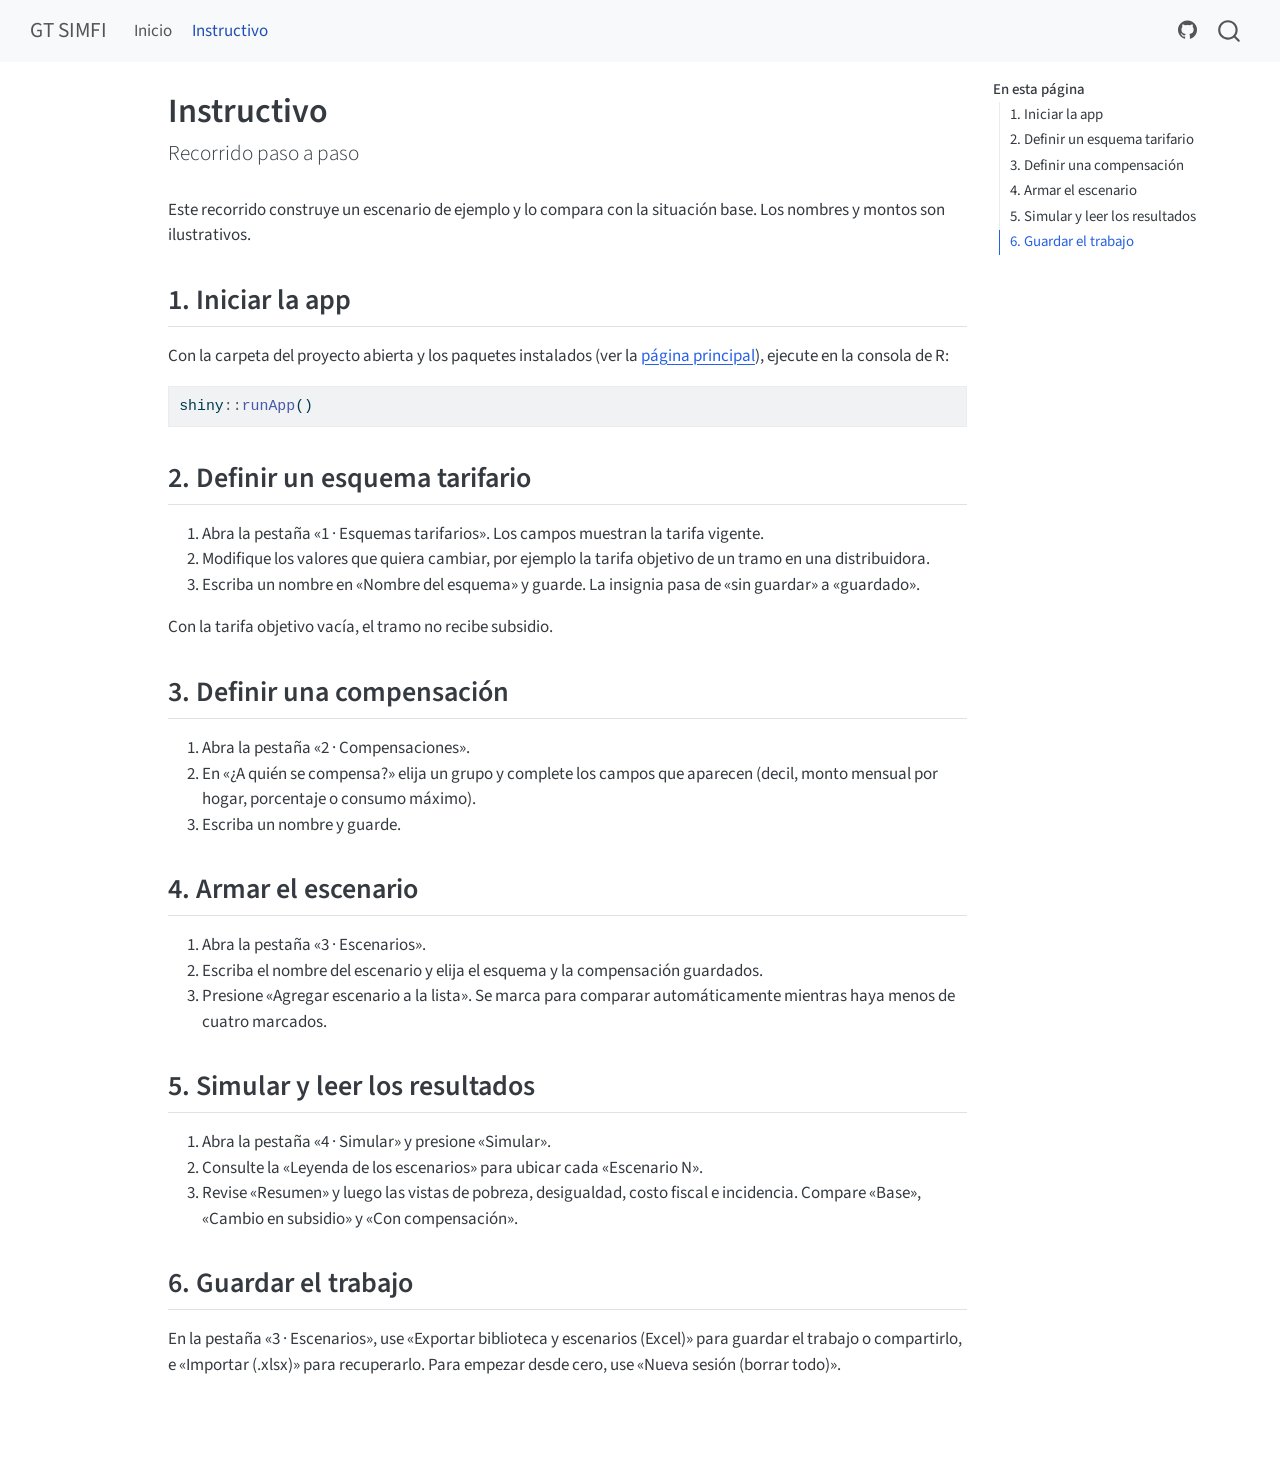
==== docs/instructivo.html @ 0725aa7b "Primer borrador app" ====
<!DOCTYPE html>
<html xmlns="http://www.w3.org/1999/xhtml" lang="es" xml:lang="es"><head>

<meta charset="utf-8">
<meta name="generator" content="quarto-1.10.18">

<meta name="viewport" content="width=device-width, initial-scale=1.0, user-scalable=yes">


<title>Instructivo – GT SIMFI</title>
<style>
/* Default styles provided by pandoc.
** See https://pandoc.org/MANUAL.html#variables-for-html for config info.
*/
span.smallcaps{font-variant: small-caps;}
div.columns{display: flex; gap: 1.5em;}
div.column{flex: auto;}
@media screen {
div.columns{gap: min(4vw, 1.5em);}
div.column{overflow-x: auto;}
}
div.hanging-indent{margin-left: 1.5em; text-indent: -1.5em;}
ul.task-list{list-style: none;}
ul.task-list li input[type="checkbox"] {
  width: 0.8em;
  margin: 0 0.8em 0.2em -1em; /* quarto-specific, see https://github.com/quarto-dev/quarto-cli/issues/4556 */ 
  vertical-align: middle;
}
/* CSS for syntax highlighting */
html { -webkit-text-size-adjust: 100%; }
pre > code.sourceCode { white-space: pre; position: relative; }
pre > code.sourceCode > span { display: inline-block; line-height: 1.25; }
pre > code.sourceCode > span:empty { height: 1.2em; }
.sourceCode { overflow: visible; }
code.sourceCode > span { color: inherit; text-decoration: inherit; }
div.sourceCode { margin: 1em 0; }
pre.sourceCode { margin: 0; }
@media screen {
div.sourceCode { overflow: auto; }
}
@media print {
pre > code.sourceCode { white-space: pre-wrap; }
pre > code.sourceCode > span { text-indent: -5em; padding-left: 5em; }
}
pre.numberSource code
  { counter-reset: source-line 0; }
pre.numberSource code > span
  { position: relative; left: -4em; counter-increment: source-line; }
pre.numberSource code > span > a:first-child::before
  { content: counter(source-line);
    position: relative; left: -1em; text-align: right; vertical-align: baseline;
    border: none; display: inline-block;
    -webkit-touch-callout: none; -webkit-user-select: none;
    -khtml-user-select: none; -moz-user-select: none;
    -ms-user-select: none; user-select: none;
    padding: 0 4px; width: 4em;
  }
pre.numberSource { margin-left: 3em;  padding-left: 4px; }
div.sourceCode
  {   }
@media screen {
pre > code.sourceCode > span > a:first-child::before { text-decoration: underline; }
}
</style>


<script src="site_libs/quarto-nav/quarto-nav.js"></script>
<script src="site_libs/quarto-nav/headroom.min.js"></script>
<script src="site_libs/clipboard/clipboard.min.js"></script>
<script src="site_libs/quarto-search/autocomplete.umd.js"></script>
<script src="site_libs/quarto-search/fuse.min.js"></script>
<script src="site_libs/quarto-search/quarto-search.js"></script>
<meta name="quarto:offset" content="./">
<script src="site_libs/quarto-html/quarto.js" type="module"></script>
<script src="site_libs/quarto-html/tabsets/tabsets.js" type="module"></script>
<script src="site_libs/quarto-html/popper.min.js"></script>
<script src="site_libs/quarto-html/tippy.umd.min.js"></script>
<script src="site_libs/quarto-html/anchor.min.js"></script>
<link href="site_libs/quarto-html/tippy.css" rel="stylesheet">
<link href="site_libs/quarto-html/quarto-syntax-highlighting-64a204ab8560d761af7679ceaba22944.css" rel="stylesheet" id="quarto-text-highlighting-styles">
<script src="site_libs/bootstrap/bootstrap.min.js"></script>
<link href="site_libs/bootstrap/bootstrap-icons.css" rel="stylesheet">
<link href="site_libs/bootstrap/bootstrap-445b8638c3d06994fee0907d791121c4.min.css" rel="stylesheet" append-hash="true" id="quarto-bootstrap" data-mode="light">
<script id="quarto-search-options" type="application/json">{
  "location": "navbar",
  "copy-button": false,
  "collapse-after": 3,
  "panel-placement": "end",
  "type": "overlay",
  "limit": 50,
  "keyboard-shortcut": [
    "f",
    "/",
    "s"
  ],
  "show-item-context": false,
  "language": {
    "search-no-results-text": "No se han encontrado resultados",
    "search-matching-documents-text": "documentos encontrados",
    "search-copy-link-title": "Copiar el enlace en la búsqueda",
    "search-hide-matches-text": "Ocultar resultados adicionales",
    "search-more-match-text": "resultado adicional en este documento",
    "search-more-matches-text": "resultados adicionales en este documento",
    "search-clear-button-title": "Borrar",
    "search-text-placeholder": "",
    "search-detached-cancel-button-title": "Cancelar",
    "search-submit-button-title": "Enviar",
    "search-label": "Buscar"
  }
}</script>


<link rel="stylesheet" href="styles.css">
</head>

<body class="nav-fixed quarto-light">

<div id="quarto-search-results"></div>
  <header id="quarto-header" class="headroom fixed-top">
    <nav class="navbar navbar-expand-lg " data-bs-theme="dark">
      <div class="navbar-container container-fluid">
      <div class="navbar-brand-container mx-auto">
    <a class="navbar-brand" href="./index.html">
    <span class="navbar-title">GT SIMFI</span>
    </a>
  </div>
            <div id="quarto-search" class="" title="Buscar"></div>
          <button class="navbar-toggler" type="button" data-bs-toggle="collapse" data-bs-target="#navbarCollapse" aria-controls="navbarCollapse" role="menu" aria-expanded="false" aria-label="Navegación de palanca" onclick="if (window.quartoToggleHeadroom) { window.quartoToggleHeadroom(); }">
  <span class="navbar-toggler-icon"></span>
</button>
          <div class="collapse navbar-collapse" id="navbarCollapse">
            <ul class="navbar-nav navbar-nav-scroll me-auto">
  <li class="nav-item">
    <a class="nav-link" href="./index.html"> 
<span class="menu-text">Inicio</span></a>
  </li>  
  <li class="nav-item">
    <a class="nav-link active" href="./instructivo.html" aria-current="page"> 
<span class="menu-text">Instructivo</span></a>
  </li>  
</ul>
            <ul class="navbar-nav navbar-nav-scroll ms-auto">
  <li class="nav-item compact">
    <a class="nav-link" href="https://github.com/renatovargas/gt-simfi"> <i class="bi bi-github" role="img" aria-label="Repositorio en GitHub">
</i> 
<span class="menu-text"></span></a>
  </li>  
</ul>
          </div> <!-- /navcollapse -->
            <div class="quarto-navbar-tools">
</div>
      </div> <!-- /container-fluid -->
    </nav>
</header>
<!-- content -->
<div id="quarto-content" class="quarto-container page-columns page-rows-contents page-layout-article page-navbar">
<!-- sidebar -->
<!-- margin-sidebar -->
    <div id="quarto-margin-sidebar" class="sidebar margin-sidebar">
        <nav id="TOC" role="doc-toc" class="toc-active">
    <h2 id="toc-title">En esta página</h2>
   
  <ul>
  <li><a href="#iniciar-la-app" id="toc-iniciar-la-app" class="nav-link active" data-scroll-target="#iniciar-la-app">1. Iniciar la app</a></li>
  <li><a href="#definir-un-esquema-tarifario" id="toc-definir-un-esquema-tarifario" class="nav-link" data-scroll-target="#definir-un-esquema-tarifario">2. Definir un esquema tarifario</a></li>
  <li><a href="#definir-una-compensación" id="toc-definir-una-compensación" class="nav-link" data-scroll-target="#definir-una-compensación">3. Definir una compensación</a></li>
  <li><a href="#armar-el-escenario" id="toc-armar-el-escenario" class="nav-link" data-scroll-target="#armar-el-escenario">4. Armar el escenario</a></li>
  <li><a href="#simular-y-leer-los-resultados" id="toc-simular-y-leer-los-resultados" class="nav-link" data-scroll-target="#simular-y-leer-los-resultados">5. Simular y leer los resultados</a></li>
  <li><a href="#guardar-el-trabajo" id="toc-guardar-el-trabajo" class="nav-link" data-scroll-target="#guardar-el-trabajo">6. Guardar el trabajo</a></li>
  </ul>
</nav>
    </div>
<!-- main -->
<main class="content" id="quarto-document-content">

<header id="title-block-header" class="quarto-title-block default">
<div class="quarto-title">
<h1 class="title">Instructivo</h1>
<p class="subtitle lead">Recorrido paso a paso</p>
</div>



<div class="quarto-title-meta">

    
  
    
  </div>
  


</header>


<p>Este recorrido construye un escenario de ejemplo y lo compara con la situación base. Los nombres y montos son ilustrativos.</p>
<section id="iniciar-la-app" class="level2">
<h2 class="anchored" data-anchor-id="iniciar-la-app">1. Iniciar la app</h2>
<p>Con la carpeta del proyecto abierta y los paquetes instalados (ver la <a href="./index.html">página principal</a>), ejecute en la consola de R:</p>
<div class="code-copy-outer-scaffold"><div class="sourceCode" id="cb1"><pre class="sourceCode r code-with-copy"><code class="sourceCode r"><span id="cb1-1"><a href="#cb1-1" aria-hidden="true" tabindex="-1"></a>shiny<span class="sc">::</span><span class="fu">runApp</span>()</span></code></pre></div><button title="Copiar al portapapeles" class="code-copy-button"><i class="bi"></i></button></div>
</section>
<section id="definir-un-esquema-tarifario" class="level2">
<h2 class="anchored" data-anchor-id="definir-un-esquema-tarifario">2. Definir un esquema tarifario</h2>
<ol type="1">
<li>Abra la pestaña «1 · Esquemas tarifarios». Los campos muestran la tarifa vigente.</li>
<li>Modifique los valores que quiera cambiar, por ejemplo la tarifa objetivo de un tramo en una distribuidora.</li>
<li>Escriba un nombre en «Nombre del esquema» y guarde. La insignia pasa de «sin guardar» a «guardado».</li>
</ol>
<p>Con la tarifa objetivo vacía, el tramo no recibe subsidio.</p>
</section>
<section id="definir-una-compensación" class="level2">
<h2 class="anchored" data-anchor-id="definir-una-compensación">3. Definir una compensación</h2>
<ol type="1">
<li>Abra la pestaña «2 · Compensaciones».</li>
<li>En «¿A quién se compensa?» elija un grupo y complete los campos que aparecen (decil, monto mensual por hogar, porcentaje o consumo máximo).</li>
<li>Escriba un nombre y guarde.</li>
</ol>
</section>
<section id="armar-el-escenario" class="level2">
<h2 class="anchored" data-anchor-id="armar-el-escenario">4. Armar el escenario</h2>
<ol type="1">
<li>Abra la pestaña «3 · Escenarios».</li>
<li>Escriba el nombre del escenario y elija el esquema y la compensación guardados.</li>
<li>Presione «Agregar escenario a la lista». Se marca para comparar automáticamente mientras haya menos de cuatro marcados.</li>
</ol>
</section>
<section id="simular-y-leer-los-resultados" class="level2">
<h2 class="anchored" data-anchor-id="simular-y-leer-los-resultados">5. Simular y leer los resultados</h2>
<ol type="1">
<li>Abra la pestaña «4 · Simular» y presione «Simular».</li>
<li>Consulte la «Leyenda de los escenarios» para ubicar cada «Escenario N».</li>
<li>Revise «Resumen» y luego las vistas de pobreza, desigualdad, costo fiscal e incidencia. Compare «Base», «Cambio en subsidio» y «Con compensación».</li>
</ol>
</section>
<section id="guardar-el-trabajo" class="level2">
<h2 class="anchored" data-anchor-id="guardar-el-trabajo">6. Guardar el trabajo</h2>
<p>En la pestaña «3 · Escenarios», use «Exportar biblioteca y escenarios (Excel)» para guardar el trabajo o compartirlo, e «Importar (.xlsx)» para recuperarlo. Para empezar desde cero, use «Nueva sesión (borrar todo)».</p>


</section>

</main> <!-- /main -->
<script id="quarto-html-after-body" type="application/javascript">
  window.document.addEventListener("DOMContentLoaded", function (event) {
    const icon = "";
    const anchorJS = new window.AnchorJS();
    anchorJS.options = {
      placement: 'right',
      icon: icon
    };
    anchorJS.add('.anchored');
    const isCodeAnnotation = (el) => {
      for (const clz of el.classList) {
        if (clz.startsWith('code-annotation-')) {                     
          return true;
        }
      }
      return false;
    }
    const onCopySuccess = function(e) {
      // button target
      const button = e.trigger;
      // don't keep focus
      button.blur();
      // flash "checked"
      button.classList.add('code-copy-button-checked');
      var currentTitle = button.getAttribute("title");
      button.setAttribute("title", "Copiado");
      let tooltip;
      if (window.bootstrap) {
        button.setAttribute("data-bs-toggle", "tooltip");
        button.setAttribute("data-bs-placement", "left");
        button.setAttribute("data-bs-title", "Copiado");
        tooltip = new bootstrap.Tooltip(button, 
          { trigger: "manual", 
            customClass: "code-copy-button-tooltip",
            offset: [0, -8]});
        tooltip.show();    
      }
      setTimeout(function() {
        if (tooltip) {
          tooltip.hide();
          button.removeAttribute("data-bs-title");
          button.removeAttribute("data-bs-toggle");
          button.removeAttribute("data-bs-placement");
        }
        button.setAttribute("title", currentTitle);
        button.classList.remove('code-copy-button-checked');
      }, 1000);
      // clear code selection
      e.clearSelection();
    }
    const getTextToCopy = function(trigger) {
      const outerScaffold = trigger.parentElement.cloneNode(true);
      const codeEl = outerScaffold.querySelector('code');
      for (const childEl of codeEl.children) {
        if (isCodeAnnotation(childEl)) {
          childEl.remove();
        }
      }
      return codeEl.innerText;
    }
    const clipboard = new window.ClipboardJS('.code-copy-button:not([data-in-quarto-modal])', {
      text: getTextToCopy
    });
    clipboard.on('success', onCopySuccess);
    if (window.document.getElementById('quarto-embedded-source-code-modal')) {
      const clipboardModal = new window.ClipboardJS('.code-copy-button[data-in-quarto-modal]', {
        text: getTextToCopy,
        container: window.document.getElementById('quarto-embedded-source-code-modal')
      });
      clipboardModal.on('success', onCopySuccess);
    }
      var localhostRegex = new RegExp(/^(?:http|https):\/\/localhost\:?[0-9]*\//);
      var mailtoRegex = new RegExp(/^mailto:/);
        var filterRegex = new RegExp("https:\/\/renatovargas\.github\.io\/gt-simfi\/");
      var isInternal = (href) => {
          return filterRegex.test(href) || localhostRegex.test(href) || mailtoRegex.test(href);
      }
      // Inspect non-navigation links and adorn them if external
     var links = window.document.querySelectorAll('a[href]:not(.nav-link):not(.navbar-brand):not(.toc-action):not(.sidebar-link):not(.sidebar-item-toggle):not(.pagination-link):not(.no-external):not([aria-hidden]):not(.dropdown-item):not(.quarto-navigation-tool):not(.about-link)');
      for (var i=0; i<links.length; i++) {
        const link = links[i];
        if (!isInternal(link.href)) {
          // undo the damage that might have been done by quarto-nav.js in the case of
          // links that we want to consider external
          if (link.dataset.originalHref !== undefined) {
            link.href = link.dataset.originalHref;
          }
        }
      }
    function tippyHover(el, contentFn, onTriggerFn, onUntriggerFn) {
      const config = {
        allowHTML: true,
        maxWidth: 500,
        delay: 100,
        arrow: false,
        appendTo: function(el) {
            return el.parentElement;
        },
        interactive: true,
        interactiveBorder: 10,
        theme: 'quarto',
        placement: 'bottom-start',
      };
      if (contentFn) {
        config.content = contentFn;
      }
      if (onTriggerFn) {
        config.onTrigger = onTriggerFn;
      }
      if (onUntriggerFn) {
        config.onUntrigger = onUntriggerFn;
      }
      window.tippy(el, config); 
    }
    const noterefs = window.document.querySelectorAll('a[role="doc-noteref"]');
    for (var i=0; i<noterefs.length; i++) {
      const ref = noterefs[i];
      tippyHover(ref, function() {
        // use id or data attribute instead here
        let href = ref.getAttribute('data-footnote-href') || ref.getAttribute('href');
        try { href = new URL(href).hash; } catch {}
        const id = href.replace(/^#\/?/, "");
        const note = window.document.getElementById(id);
        if (note) {
          return note.innerHTML;
        } else {
          return "";
        }
      });
    }
    const xrefs = window.document.querySelectorAll('a.quarto-xref');
    const processXRef = (id, note) => {
      // Strip column container classes
      const stripColumnClz = (el) => {
        el.classList.remove("page-full", "page-columns");
        if (el.children) {
          for (const child of el.children) {
            stripColumnClz(child);
          }
        }
      }
      stripColumnClz(note)
      if (id === null || id.startsWith('sec-')) {
        // Special case sections, only their first couple elements
        const container = document.createElement("div");
        if (note.children && note.children.length > 2) {
          container.appendChild(note.children[0].cloneNode(true));
          for (let i = 1; i < note.children.length; i++) {
            const child = note.children[i];
            if (child.tagName === "P" && child.innerText === "") {
              continue;
            } else {
              container.appendChild(child.cloneNode(true));
              break;
            }
          }
          if (window.Quarto?.typesetMath) {
            window.Quarto.typesetMath(container);
          }
          return container.innerHTML
        } else {
          if (window.Quarto?.typesetMath) {
            window.Quarto.typesetMath(note);
          }
          return note.innerHTML;
        }
      } else {
        // Remove any anchor links if they are present
        const anchorLink = note.querySelector('a.anchorjs-link');
        if (anchorLink) {
          anchorLink.remove();
        }
        if (window.Quarto?.typesetMath) {
          window.Quarto.typesetMath(note);
        }
        if (note.classList.contains("callout")) {
          return note.outerHTML;
        } else {
          return note.innerHTML;
        }
      }
    }
    for (var i=0; i<xrefs.length; i++) {
      const xref = xrefs[i];
      tippyHover(xref, undefined, function(instance) {
        instance.disable();
        let url = xref.getAttribute('href');
        let hash = undefined; 
        if (url.startsWith('#')) {
          hash = url;
        } else {
          try { hash = new URL(url).hash; } catch {}
        }
        if (hash) {
          const id = hash.replace(/^#\/?/, "");
          const note = window.document.getElementById(id);
          if (note !== null) {
            try {
              const html = processXRef(id, note.cloneNode(true));
              instance.setContent(html);
            } finally {
              instance.enable();
              instance.show();
            }
          } else {
            // See if we can fetch this
            fetch(url.split('#')[0])
            .then(res => res.text())
            .then(html => {
              const parser = new DOMParser();
              const htmlDoc = parser.parseFromString(html, "text/html");
              const note = htmlDoc.getElementById(id);
              if (note !== null) {
                const html = processXRef(id, note);
                instance.setContent(html);
              } 
            }).finally(() => {
              instance.enable();
              instance.show();
            });
          }
        } else {
          // See if we can fetch a full url (with no hash to target)
          // This is a special case and we should probably do some content thinning / targeting
          fetch(url)
          .then(res => res.text())
          .then(html => {
            const parser = new DOMParser();
            const htmlDoc = parser.parseFromString(html, "text/html");
            const note = htmlDoc.querySelector('main.content');
            if (note !== null) {
              // This should only happen for chapter cross references
              // (since there is no id in the URL)
              // remove the first header
              if (note.children.length > 0 && note.children[0].tagName === "HEADER") {
                note.children[0].remove();
              }
              const html = processXRef(null, note);
              instance.setContent(html);
            } 
          }).finally(() => {
            instance.enable();
            instance.show();
          });
        }
      }, function(instance) {
      });
    }
        let selectedAnnoteEl;
        const selectorForAnnotation = ( cell, annotation) => {
          let cellAttr = 'data-code-cell="' + cell + '"';
          let lineAttr = 'data-code-annotation="' +  annotation + '"';
          const selector = 'span[' + cellAttr + '][' + lineAttr + ']';
          return selector;
        }
        const selectCodeLines = (annoteEl) => {
          const doc = window.document;
          const targetCell = annoteEl.getAttribute("data-target-cell");
          const targetAnnotation = annoteEl.getAttribute("data-target-annotation");
          const annoteSpan = window.document.querySelector(selectorForAnnotation(targetCell, targetAnnotation));
          const lines = annoteSpan.getAttribute("data-code-lines").split(",");
          const lineIds = lines.map((line) => {
            return targetCell + "-" + line;
          })
          let top = null;
          let height = null;
          let parent = null;
          if (lineIds.length > 0) {
              //compute the position of the single el (top and bottom and make a div)
              const el = window.document.getElementById(lineIds[0]);
              top = el.offsetTop;
              height = el.offsetHeight;
              parent = el.parentElement.parentElement;
            if (lineIds.length > 1) {
              const lastEl = window.document.getElementById(lineIds[lineIds.length - 1]);
              const bottom = lastEl.offsetTop + lastEl.offsetHeight;
              height = bottom - top;
            }
            if (top !== null && height !== null && parent !== null) {
              // cook up a div (if necessary) and position it 
              let div = window.document.getElementById("code-annotation-line-highlight");
              if (div === null) {
                div = window.document.createElement("div");
                div.setAttribute("id", "code-annotation-line-highlight");
                div.style.position = 'absolute';
                parent.appendChild(div);
              }
              div.style.top = top - 2 + "px";
              div.style.height = height + 4 + "px";
              div.style.left = 0;
              let gutterDiv = window.document.getElementById("code-annotation-line-highlight-gutter");
              if (gutterDiv === null) {
                gutterDiv = window.document.createElement("div");
                gutterDiv.setAttribute("id", "code-annotation-line-highlight-gutter");
                gutterDiv.style.position = 'absolute';
                const codeCell = window.document.getElementById(targetCell);
                const gutter = codeCell.querySelector('.code-annotation-gutter');
                gutter.appendChild(gutterDiv);
              }
              gutterDiv.style.top = top - 2 + "px";
              gutterDiv.style.height = height + 4 + "px";
            }
            selectedAnnoteEl = annoteEl;
          }
        };
        const unselectCodeLines = () => {
          const elementsIds = ["code-annotation-line-highlight", "code-annotation-line-highlight-gutter"];
          elementsIds.forEach((elId) => {
            const div = window.document.getElementById(elId);
            if (div) {
              div.remove();
            }
          });
          selectedAnnoteEl = undefined;
        };
          // Handle positioning of the toggle
      window.addEventListener(
        "resize",
        throttle(() => {
          elRect = undefined;
          if (selectedAnnoteEl) {
            selectCodeLines(selectedAnnoteEl);
          }
        }, 10)
      );
      function throttle(fn, ms) {
      let throttle = false;
      let timer;
        return (...args) => {
          if(!throttle) { // first call gets through
              fn.apply(this, args);
              throttle = true;
          } else { // all the others get throttled
              if(timer) clearTimeout(timer); // cancel #2
              timer = setTimeout(() => {
                fn.apply(this, args);
                timer = throttle = false;
              }, ms);
          }
        };
      }
        // Attach click handler to the DT
        const annoteDls = window.document.querySelectorAll('dt[data-target-cell]');
        for (const annoteDlNode of annoteDls) {
          annoteDlNode.addEventListener('click', (event) => {
            const clickedEl = event.target;
            if (clickedEl !== selectedAnnoteEl) {
              unselectCodeLines();
              const activeEl = window.document.querySelector('dt[data-target-cell].code-annotation-active');
              if (activeEl) {
                activeEl.classList.remove('code-annotation-active');
              }
              selectCodeLines(clickedEl);
              clickedEl.classList.add('code-annotation-active');
            } else {
              // Unselect the line
              unselectCodeLines();
              clickedEl.classList.remove('code-annotation-active');
            }
          });
        }
    const findCites = (el) => {
      const parentEl = el.parentElement;
      if (parentEl) {
        const cites = parentEl.dataset.cites;
        if (cites) {
          return {
            el,
            cites: cites.split(' ')
          };
        } else {
          return findCites(el.parentElement)
        }
      } else {
        return undefined;
      }
    };
    var bibliorefs = window.document.querySelectorAll('a[role="doc-biblioref"]');
    for (var i=0; i<bibliorefs.length; i++) {
      const ref = bibliorefs[i];
      const citeInfo = findCites(ref);
      if (citeInfo) {
        tippyHover(citeInfo.el, function() {
          var popup = window.document.createElement('div');
          citeInfo.cites.forEach(function(cite) {
            var citeDiv = window.document.createElement('div');
            citeDiv.classList.add('hanging-indent');
            citeDiv.classList.add('csl-entry');
            var biblioDiv = window.document.getElementById('ref-' + cite);
            if (biblioDiv) {
              citeDiv.innerHTML = biblioDiv.innerHTML;
            }
            popup.appendChild(citeDiv);
          });
          return popup.innerHTML;
        });
      }
    }
  });
  </script>
</div> <!-- /content -->




</body></html>
---- docs/site_libs/quarto-html/tippy.css ----
.tippy-box[data-animation=fade][data-state=hidden]{opacity:0}[data-tippy-root]{max-width:calc(100vw - 10px)}.tippy-box{position:relative;background-color:#333;color:#fff;border-radius:4px;font-size:14px;line-height:1.4;white-space:normal;outline:0;transition-property:transform,visibility,opacity}.tippy-box[data-placement^=top]>.tippy-arrow{bottom:0}.tippy-box[data-placement^=top]>.tippy-arrow:before{bottom:-7px;left:0;border-width:8px 8px 0;border-top-color:initial;transform-origin:center top}.tippy-box[data-placement^=bottom]>.tippy-arrow{top:0}.tippy-box[data-placement^=bottom]>.tippy-arrow:before{top:-7px;left:0;border-width:0 8px 8px;border-bottom-color:initial;transform-origin:center bottom}.tippy-box[data-placement^=left]>.tippy-arrow{right:0}.tippy-box[data-placement^=left]>.tippy-arrow:before{border-width:8px 0 8px 8px;border-left-color:initial;right:-7px;transform-origin:center left}.tippy-box[data-placement^=right]>.tippy-arrow{left:0}.tippy-box[data-placement^=right]>.tippy-arrow:before{left:-7px;border-width:8px 8px 8px 0;border-right-color:initial;transform-origin:center right}.tippy-box[data-inertia][data-state=visible]{transition-timing-function:cubic-bezier(.54,1.5,.38,1.11)}.tippy-arrow{width:16px;height:16px;color:#333}.tippy-arrow:before{content:"";position:absolute;border-color:transparent;border-style:solid}.tippy-content{position:relative;padding:5px 9px;z-index:1}
---- docs/site_libs/quarto-html/quarto-syntax-highlighting-64a204ab8560d761af7679ceaba22944.css ----
/* quarto syntax highlight colors */
:root {
  --quarto-hl-ot-color: #003B4F;
  --quarto-hl-at-color: #657422;
  --quarto-hl-ss-color: #20794D;
  --quarto-hl-an-color: #5E5E5E;
  --quarto-hl-fu-color: #4758AB;
  --quarto-hl-st-color: #20794D;
  --quarto-hl-cf-color: #003B4F;
  --quarto-hl-op-color: #5E5E5E;
  --quarto-hl-er-color: #AD0000;
  --quarto-hl-bn-color: #AD0000;
  --quarto-hl-al-color: #AD0000;
  --quarto-hl-va-color: #111111;
  --quarto-hl-bu-color: inherit;
  --quarto-hl-ex-color: inherit;
  --quarto-hl-pp-color: #AD0000;
  --quarto-hl-in-color: #5E5E5E;
  --quarto-hl-vs-color: #20794D;
  --quarto-hl-wa-color: #5E5E5E;
  --quarto-hl-do-color: #5E5E5E;
  --quarto-hl-im-color: #00769E;
  --quarto-hl-ch-color: #20794D;
  --quarto-hl-dt-color: #AD0000;
  --quarto-hl-fl-color: #AD0000;
  --quarto-hl-co-color: #5E5E5E;
  --quarto-hl-cv-color: #5E5E5E;
  --quarto-hl-cn-color: #8f5902;
  --quarto-hl-sc-color: #5E5E5E;
  --quarto-hl-dv-color: #AD0000;
  --quarto-hl-kw-color: #003B4F;
}

/* other quarto variables */
:root {
  --quarto-font-monospace: SFMono-Regular, Menlo, Monaco, Consolas, "Liberation Mono", "Courier New", monospace;
}

/* syntax highlight based on Pandoc's rules */
pre > code.sourceCode > span {
  color: #003B4F;
}

code.sourceCode > span {
  color: #003B4F;
}

div.sourceCode,
div.sourceCode pre.sourceCode {
  color: #003B4F;
}

/* Normal */
code span {
  color: #003B4F;
}

/* Alert */
code span.al {
  color: #AD0000;
  font-style: inherit;
}

/* Annotation */
code span.an {
  color: #5E5E5E;
  font-style: inherit;
}

/* Attribute */
code span.at {
  color: #657422;
  font-style: inherit;
}

/* BaseN */
code span.bn {
  color: #AD0000;
  font-style: inherit;
}

/* BuiltIn */
code span.bu {
  font-style: inherit;
}

/* ControlFlow */
code span.cf {
  color: #003B4F;
  font-weight: bold;
  font-style: inherit;
}

/* Char */
code span.ch {
  color: #20794D;
  font-style: inherit;
}

/* Constant */
code span.cn {
  color: #8f5902;
  font-style: inherit;
}

/* Comment */
code span.co {
  color: #5E5E5E;
  font-style: inherit;
}

/* CommentVar */
code span.cv {
  color: #5E5E5E;
  font-style: italic;
}

/* Documentation */
code span.do {
  color: #5E5E5E;
  font-style: italic;
}

/* DataType */
code span.dt {
  color: #AD0000;
  font-style: inherit;
}

/* DecVal */
code span.dv {
  color: #AD0000;
  font-style: inherit;
}

/* Error */
code span.er {
  color: #AD0000;
  font-style: inherit;
}

/* Extension */
code span.ex {
  font-style: inherit;
}

/* Float */
code span.fl {
  color: #AD0000;
  font-style: inherit;
}

/* Function */
code span.fu {
  color: #4758AB;
  font-style: inherit;
}

/* Import */
code span.im {
  color: #00769E;
  font-style: inherit;
}

/* Information */
code span.in {
  color: #5E5E5E;
  font-style: inherit;
}

/* Keyword */
code span.kw {
  color: #003B4F;
  font-weight: bold;
  font-style: inherit;
}

/* Operator */
code span.op {
  color: #5E5E5E;
  font-style: inherit;
}

/* Other */
code span.ot {
  color: #003B4F;
  font-style: inherit;
}

/* Preprocessor */
code span.pp {
  color: #AD0000;
  font-style: inherit;
}

/* SpecialChar */
code span.sc {
  color: #5E5E5E;
  font-style: inherit;
}

/* SpecialString */
code span.ss {
  color: #20794D;
  font-style: inherit;
}

/* String */
code span.st {
  color: #20794D;
  font-style: inherit;
}

/* Variable */
code span.va {
  color: #111111;
  font-style: inherit;
}

/* VerbatimString */
code span.vs {
  color: #20794D;
  font-style: inherit;
}

/* Warning */
code span.wa {
  color: #5E5E5E;
  font-style: italic;
}

.prevent-inlining {
  content: "</";
}

/*# sourceMappingURL=9d8d5bb603a83b8298b89080a598c93b.css.map */
---- docs/styles.css ----
.descarga {
  margin: 1.5rem 0 1rem;
  text-align: center;
}

.descarga p {
  margin-bottom: 0.5rem;
}

.descarga p:last-child {
  font-size: 0.95rem;
}
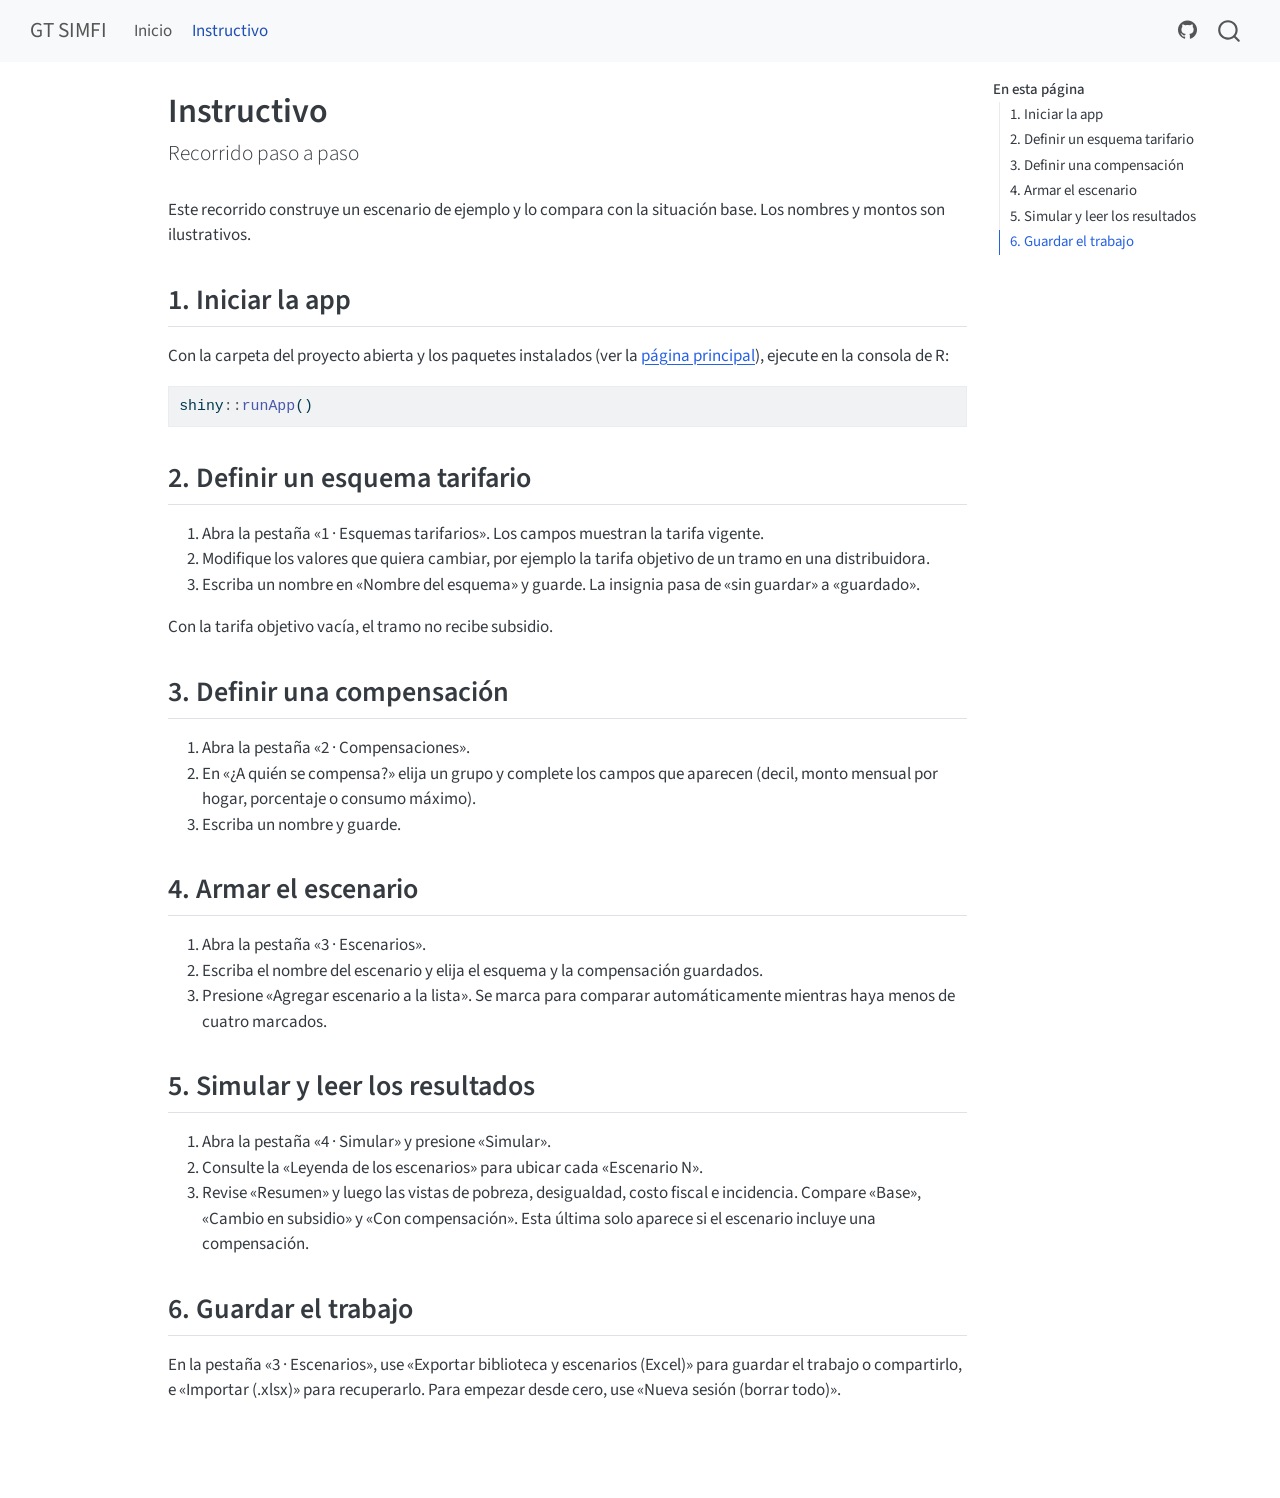
==== commit 885e5cf6: "Instructivo" ====
--- a/docs/instructivo.html
+++ b/docs/instructivo.html
@@ -229,7 +229,7 @@
 <ol type="1">
 <li>Abra la pestaña «4 · Simular» y presione «Simular».</li>
 <li>Consulte la «Leyenda de los escenarios» para ubicar cada «Escenario N».</li>
-<li>Revise «Resumen» y luego las vistas de pobreza, desigualdad, costo fiscal e incidencia. Compare «Base», «Cambio en subsidio» y «Con compensación».</li>
+<li>Revise «Resumen» y luego las vistas de pobreza, desigualdad, costo fiscal e incidencia. Compare «Base», «Cambio en subsidio» y «Con compensación». Esta última solo aparece si el escenario incluye una compensación.</li>
 </ol>
 </section>
 <section id="guardar-el-trabajo" class="level2">
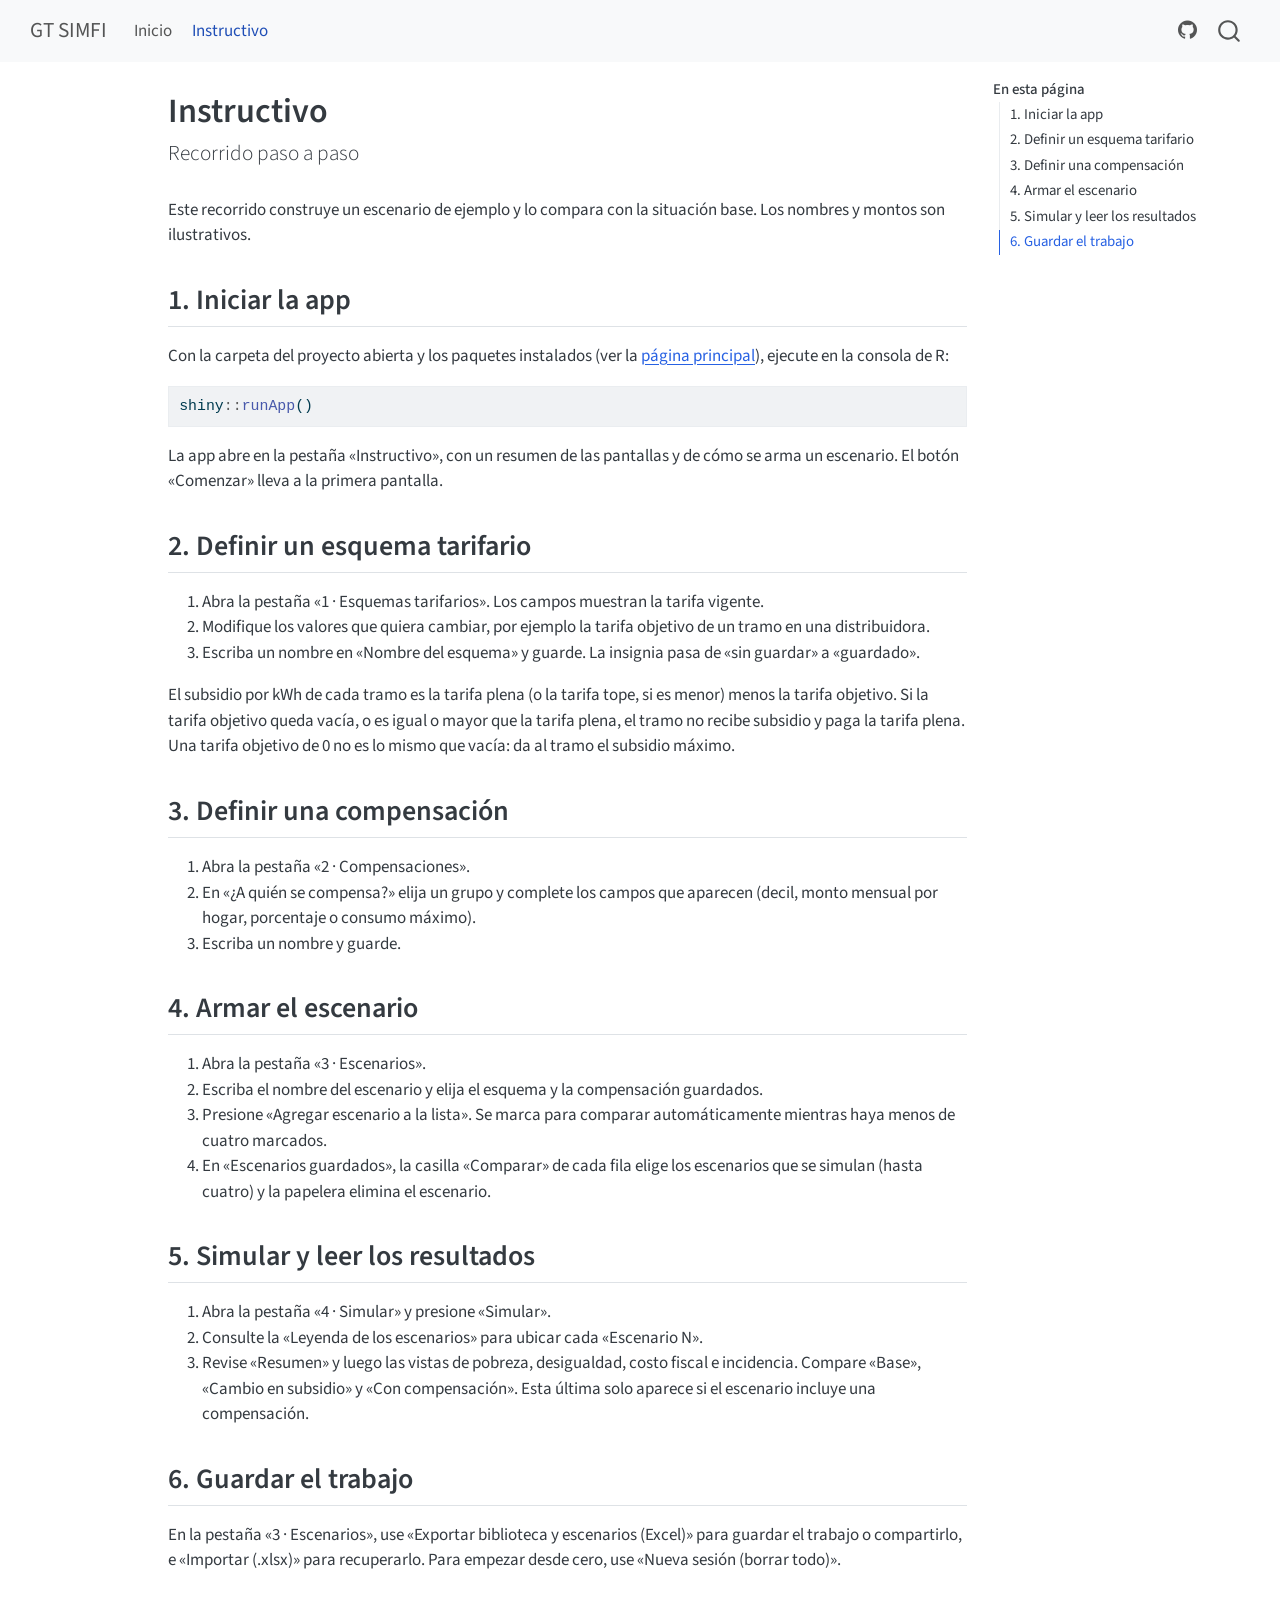
==== commit f8b2ff9c: "Merge observaciones01" ====
--- a/docs/instructivo.html
+++ b/docs/instructivo.html
@@ -198,6 +198,7 @@
 <h2 class="anchored" data-anchor-id="iniciar-la-app">1. Iniciar la app</h2>
 <p>Con la carpeta del proyecto abierta y los paquetes instalados (ver la <a href="./index.html">página principal</a>), ejecute en la consola de R:</p>
 <div class="code-copy-outer-scaffold"><div class="sourceCode" id="cb1"><pre class="sourceCode r code-with-copy"><code class="sourceCode r"><span id="cb1-1"><a href="#cb1-1" aria-hidden="true" tabindex="-1"></a>shiny<span class="sc">::</span><span class="fu">runApp</span>()</span></code></pre></div><button title="Copiar al portapapeles" class="code-copy-button"><i class="bi"></i></button></div>
+<p>La app abre en la pestaña «Instructivo», con un resumen de las pantallas y de cómo se arma un escenario. El botón «Comenzar» lleva a la primera pantalla.</p>
 </section>
 <section id="definir-un-esquema-tarifario" class="level2">
 <h2 class="anchored" data-anchor-id="definir-un-esquema-tarifario">2. Definir un esquema tarifario</h2>
@@ -206,7 +207,7 @@
 <li>Modifique los valores que quiera cambiar, por ejemplo la tarifa objetivo de un tramo en una distribuidora.</li>
 <li>Escriba un nombre en «Nombre del esquema» y guarde. La insignia pasa de «sin guardar» a «guardado».</li>
 </ol>
-<p>Con la tarifa objetivo vacía, el tramo no recibe subsidio.</p>
+<p>El subsidio por kWh de cada tramo es la tarifa plena (o la tarifa tope, si es menor) menos la tarifa objetivo. Si la tarifa objetivo queda vacía, o es igual o mayor que la tarifa plena, el tramo no recibe subsidio y paga la tarifa plena. Una tarifa objetivo de 0 no es lo mismo que vacía: da al tramo el subsidio máximo.</p>
 </section>
 <section id="definir-una-compensación" class="level2">
 <h2 class="anchored" data-anchor-id="definir-una-compensación">3. Definir una compensación</h2>
@@ -222,6 +223,7 @@
 <li>Abra la pestaña «3 · Escenarios».</li>
 <li>Escriba el nombre del escenario y elija el esquema y la compensación guardados.</li>
 <li>Presione «Agregar escenario a la lista». Se marca para comparar automáticamente mientras haya menos de cuatro marcados.</li>
+<li>En «Escenarios guardados», la casilla «Comparar» de cada fila elige los escenarios que se simulan (hasta cuatro) y la papelera elimina el escenario.</li>
 </ol>
 </section>
 <section id="simular-y-leer-los-resultados" class="level2">
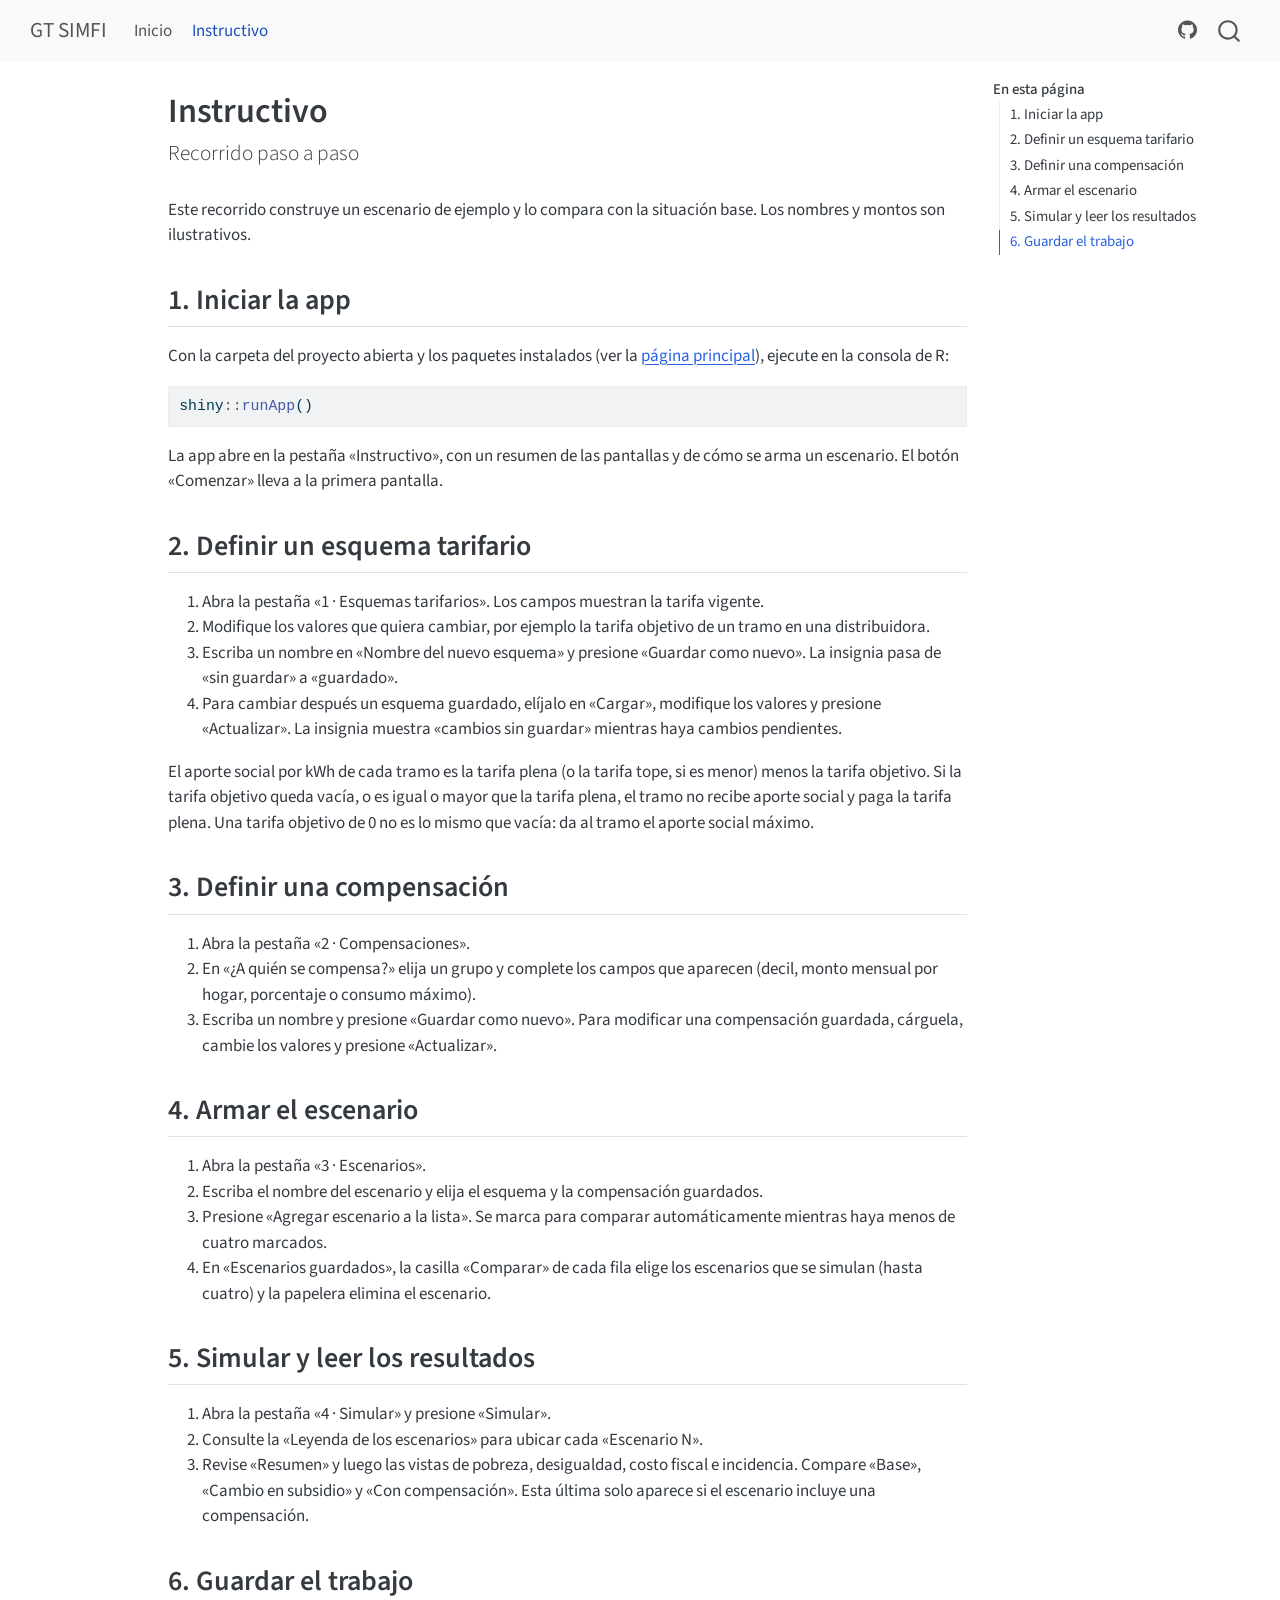
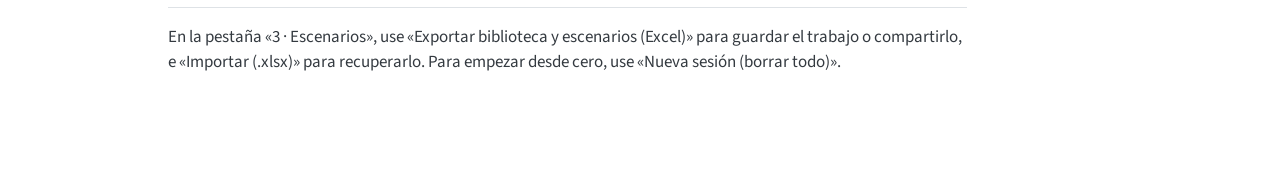
==== commit f4765f8d: "Merge tarifas-instructivo" ====
--- a/docs/instructivo.html
+++ b/docs/instructivo.html
@@ -205,16 +205,17 @@
 <ol type="1">
 <li>Abra la pestaña «1 · Esquemas tarifarios». Los campos muestran la tarifa vigente.</li>
 <li>Modifique los valores que quiera cambiar, por ejemplo la tarifa objetivo de un tramo en una distribuidora.</li>
-<li>Escriba un nombre en «Nombre del esquema» y guarde. La insignia pasa de «sin guardar» a «guardado».</li>
+<li>Escriba un nombre en «Nombre del nuevo esquema» y presione «Guardar como nuevo». La insignia pasa de «sin guardar» a «guardado».</li>
+<li>Para cambiar después un esquema guardado, elíjalo en «Cargar», modifique los valores y presione «Actualizar». La insignia muestra «cambios sin guardar» mientras haya cambios pendientes.</li>
 </ol>
-<p>El subsidio por kWh de cada tramo es la tarifa plena (o la tarifa tope, si es menor) menos la tarifa objetivo. Si la tarifa objetivo queda vacía, o es igual o mayor que la tarifa plena, el tramo no recibe subsidio y paga la tarifa plena. Una tarifa objetivo de 0 no es lo mismo que vacía: da al tramo el subsidio máximo.</p>
+<p>El aporte social por kWh de cada tramo es la tarifa plena (o la tarifa tope, si es menor) menos la tarifa objetivo. Si la tarifa objetivo queda vacía, o es igual o mayor que la tarifa plena, el tramo no recibe aporte social y paga la tarifa plena. Una tarifa objetivo de 0 no es lo mismo que vacía: da al tramo el aporte social máximo.</p>
 </section>
 <section id="definir-una-compensación" class="level2">
 <h2 class="anchored" data-anchor-id="definir-una-compensación">3. Definir una compensación</h2>
 <ol type="1">
 <li>Abra la pestaña «2 · Compensaciones».</li>
 <li>En «¿A quién se compensa?» elija un grupo y complete los campos que aparecen (decil, monto mensual por hogar, porcentaje o consumo máximo).</li>
-<li>Escriba un nombre y guarde.</li>
+<li>Escriba un nombre y presione «Guardar como nuevo». Para modificar una compensación guardada, cárguela, cambie los valores y presione «Actualizar».</li>
 </ol>
 </section>
 <section id="armar-el-escenario" class="level2">
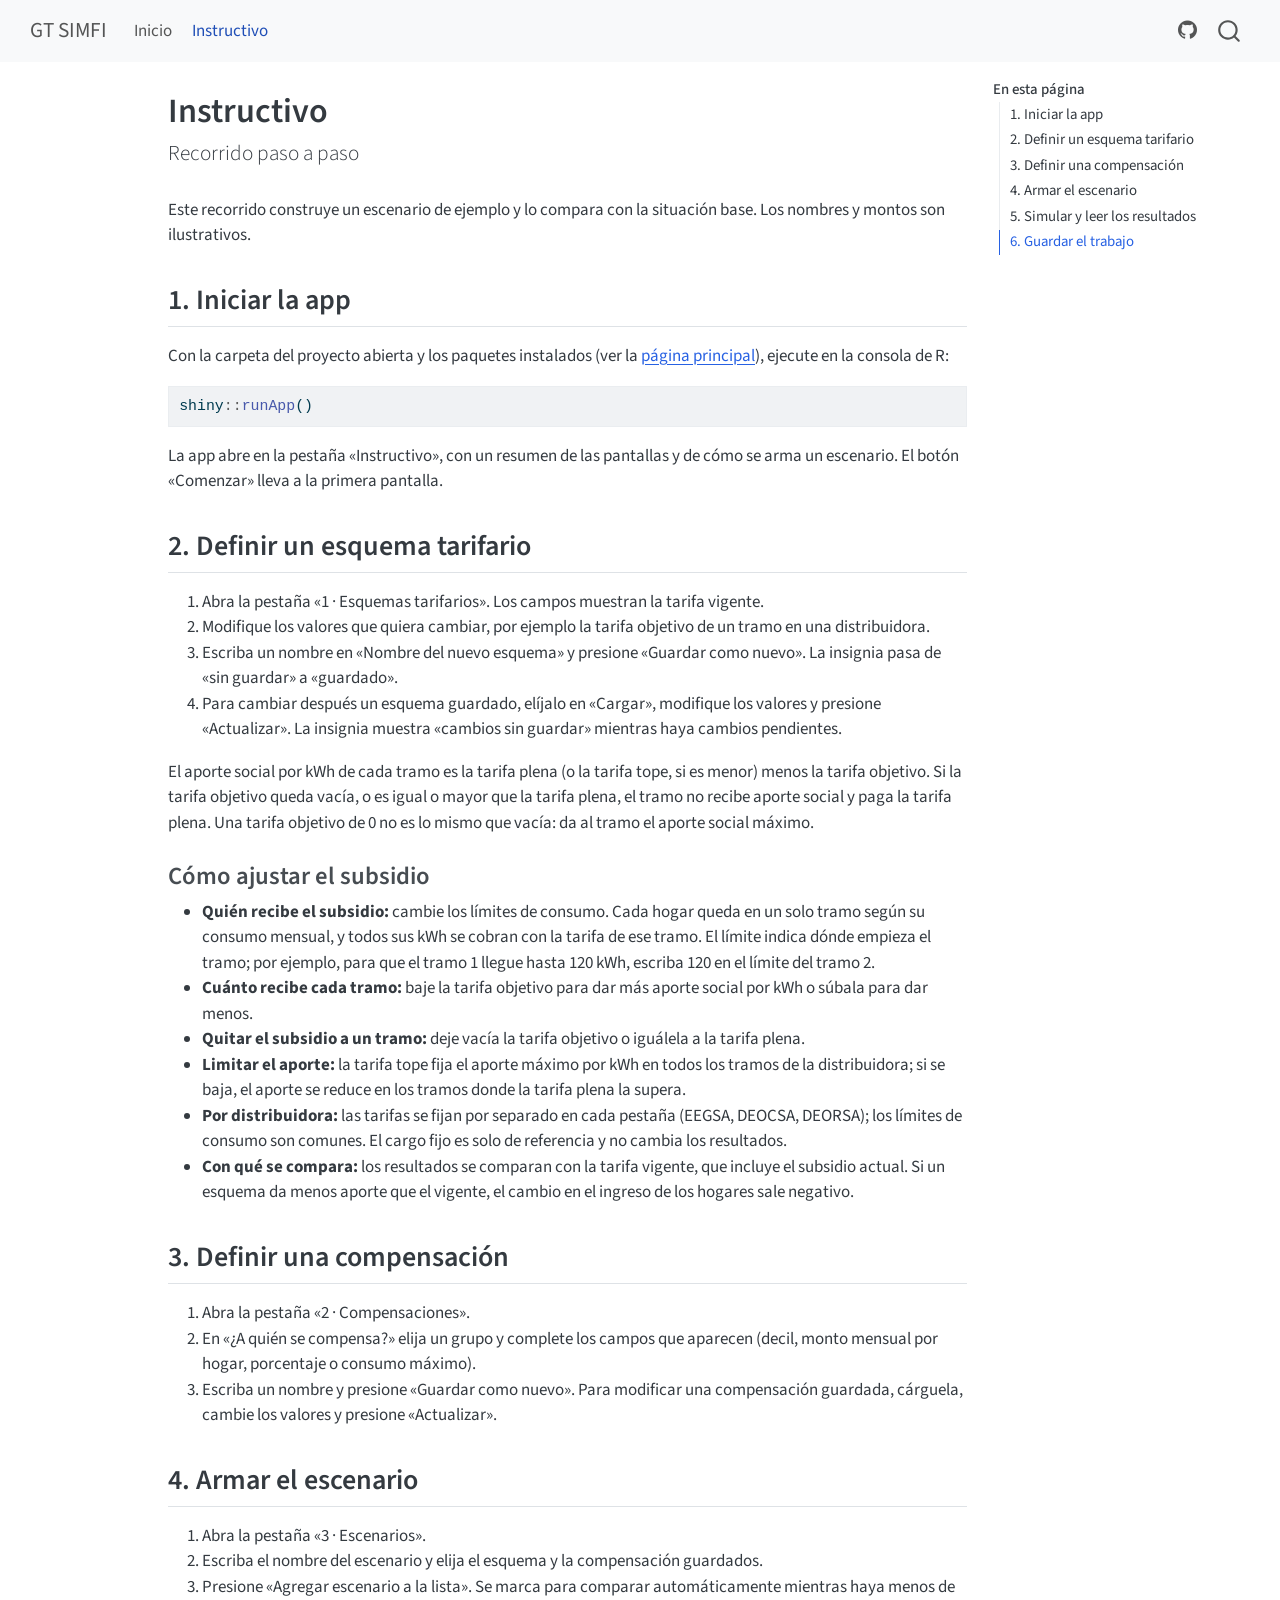
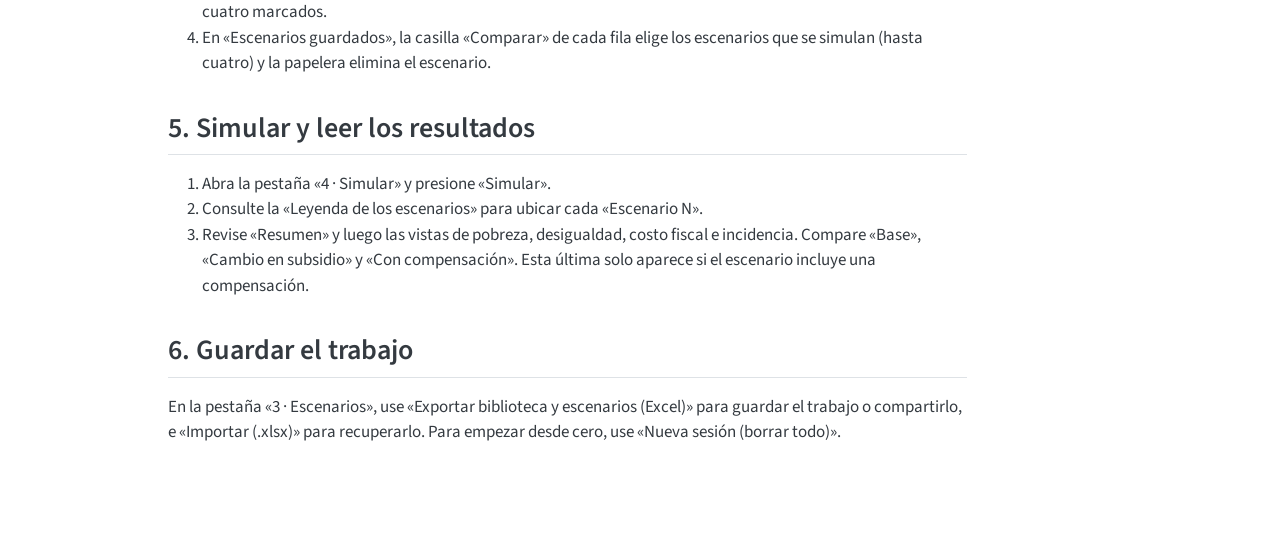
==== commit ca02ddf9: "Merge observaciones02" ====
--- a/docs/instructivo.html
+++ b/docs/instructivo.html
@@ -162,7 +162,10 @@
    
   <ul>
   <li><a href="#iniciar-la-app" id="toc-iniciar-la-app" class="nav-link active" data-scroll-target="#iniciar-la-app">1. Iniciar la app</a></li>
-  <li><a href="#definir-un-esquema-tarifario" id="toc-definir-un-esquema-tarifario" class="nav-link" data-scroll-target="#definir-un-esquema-tarifario">2. Definir un esquema tarifario</a></li>
+  <li><a href="#definir-un-esquema-tarifario" id="toc-definir-un-esquema-tarifario" class="nav-link" data-scroll-target="#definir-un-esquema-tarifario">2. Definir un esquema tarifario</a>
+  <ul class="collapse">
+  <li><a href="#cómo-ajustar-el-subsidio" id="toc-cómo-ajustar-el-subsidio" class="nav-link" data-scroll-target="#cómo-ajustar-el-subsidio">Cómo ajustar el subsidio</a></li>
+  </ul></li>
   <li><a href="#definir-una-compensación" id="toc-definir-una-compensación" class="nav-link" data-scroll-target="#definir-una-compensación">3. Definir una compensación</a></li>
   <li><a href="#armar-el-escenario" id="toc-armar-el-escenario" class="nav-link" data-scroll-target="#armar-el-escenario">4. Armar el escenario</a></li>
   <li><a href="#simular-y-leer-los-resultados" id="toc-simular-y-leer-los-resultados" class="nav-link" data-scroll-target="#simular-y-leer-los-resultados">5. Simular y leer los resultados</a></li>
@@ -209,6 +212,17 @@
 <li>Para cambiar después un esquema guardado, elíjalo en «Cargar», modifique los valores y presione «Actualizar». La insignia muestra «cambios sin guardar» mientras haya cambios pendientes.</li>
 </ol>
 <p>El aporte social por kWh de cada tramo es la tarifa plena (o la tarifa tope, si es menor) menos la tarifa objetivo. Si la tarifa objetivo queda vacía, o es igual o mayor que la tarifa plena, el tramo no recibe aporte social y paga la tarifa plena. Una tarifa objetivo de 0 no es lo mismo que vacía: da al tramo el aporte social máximo.</p>
+<section id="cómo-ajustar-el-subsidio" class="level3">
+<h3 class="anchored" data-anchor-id="cómo-ajustar-el-subsidio">Cómo ajustar el subsidio</h3>
+<ul>
+<li><strong>Quién recibe el subsidio:</strong> cambie los límites de consumo. Cada hogar queda en un solo tramo según su consumo mensual, y todos sus kWh se cobran con la tarifa de ese tramo. El límite indica dónde empieza el tramo; por ejemplo, para que el tramo 1 llegue hasta 120 kWh, escriba 120 en el límite del tramo 2.</li>
+<li><strong>Cuánto recibe cada tramo:</strong> baje la tarifa objetivo para dar más aporte social por kWh o súbala para dar menos.</li>
+<li><strong>Quitar el subsidio a un tramo:</strong> deje vacía la tarifa objetivo o iguálela a la tarifa plena.</li>
+<li><strong>Limitar el aporte:</strong> la tarifa tope fija el aporte máximo por kWh en todos los tramos de la distribuidora; si se baja, el aporte se reduce en los tramos donde la tarifa plena la supera.</li>
+<li><strong>Por distribuidora:</strong> las tarifas se fijan por separado en cada pestaña (EEGSA, DEOCSA, DEORSA); los límites de consumo son comunes. El cargo fijo es solo de referencia y no cambia los resultados.</li>
+<li><strong>Con qué se compara:</strong> los resultados se comparan con la tarifa vigente, que incluye el subsidio actual. Si un esquema da menos aporte que el vigente, el cambio en el ingreso de los hogares sale negativo.</li>
+</ul>
+</section>
 </section>
 <section id="definir-una-compensación" class="level2">
 <h2 class="anchored" data-anchor-id="definir-una-compensación">3. Definir una compensación</h2>
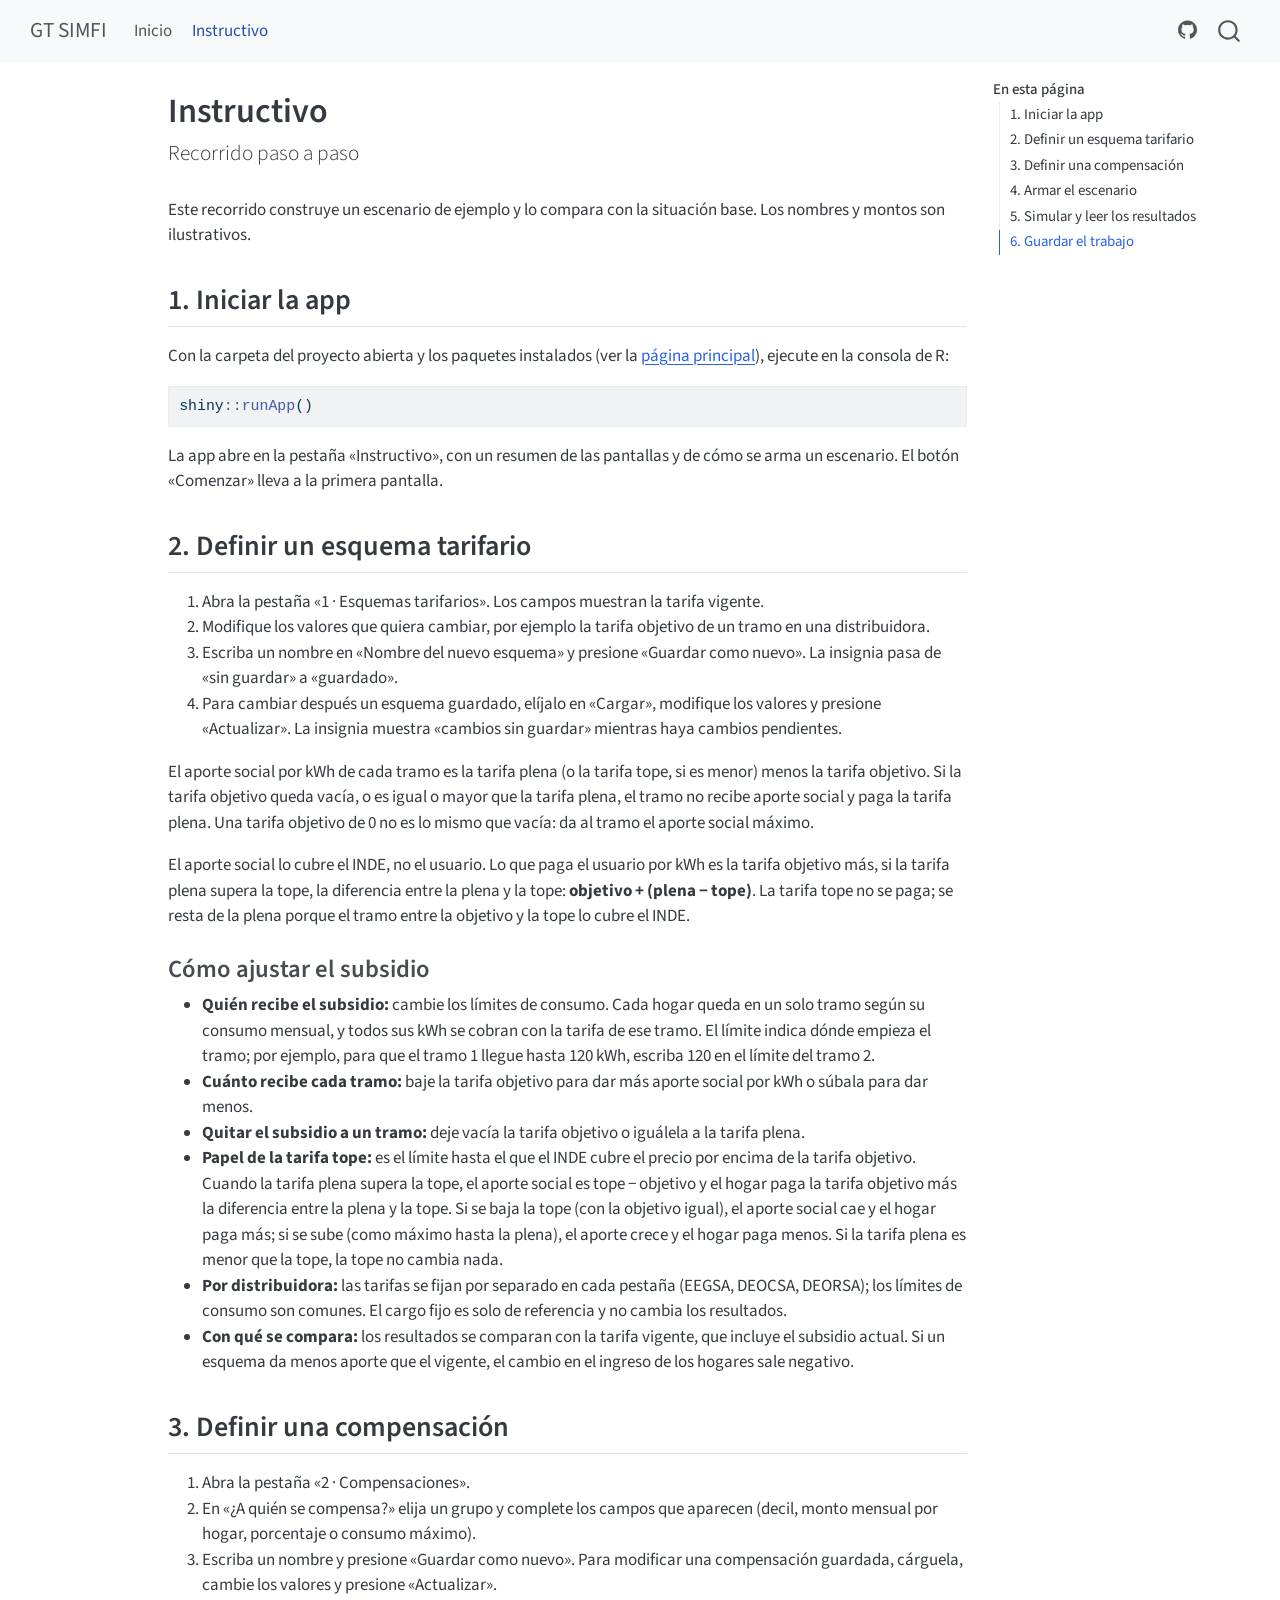
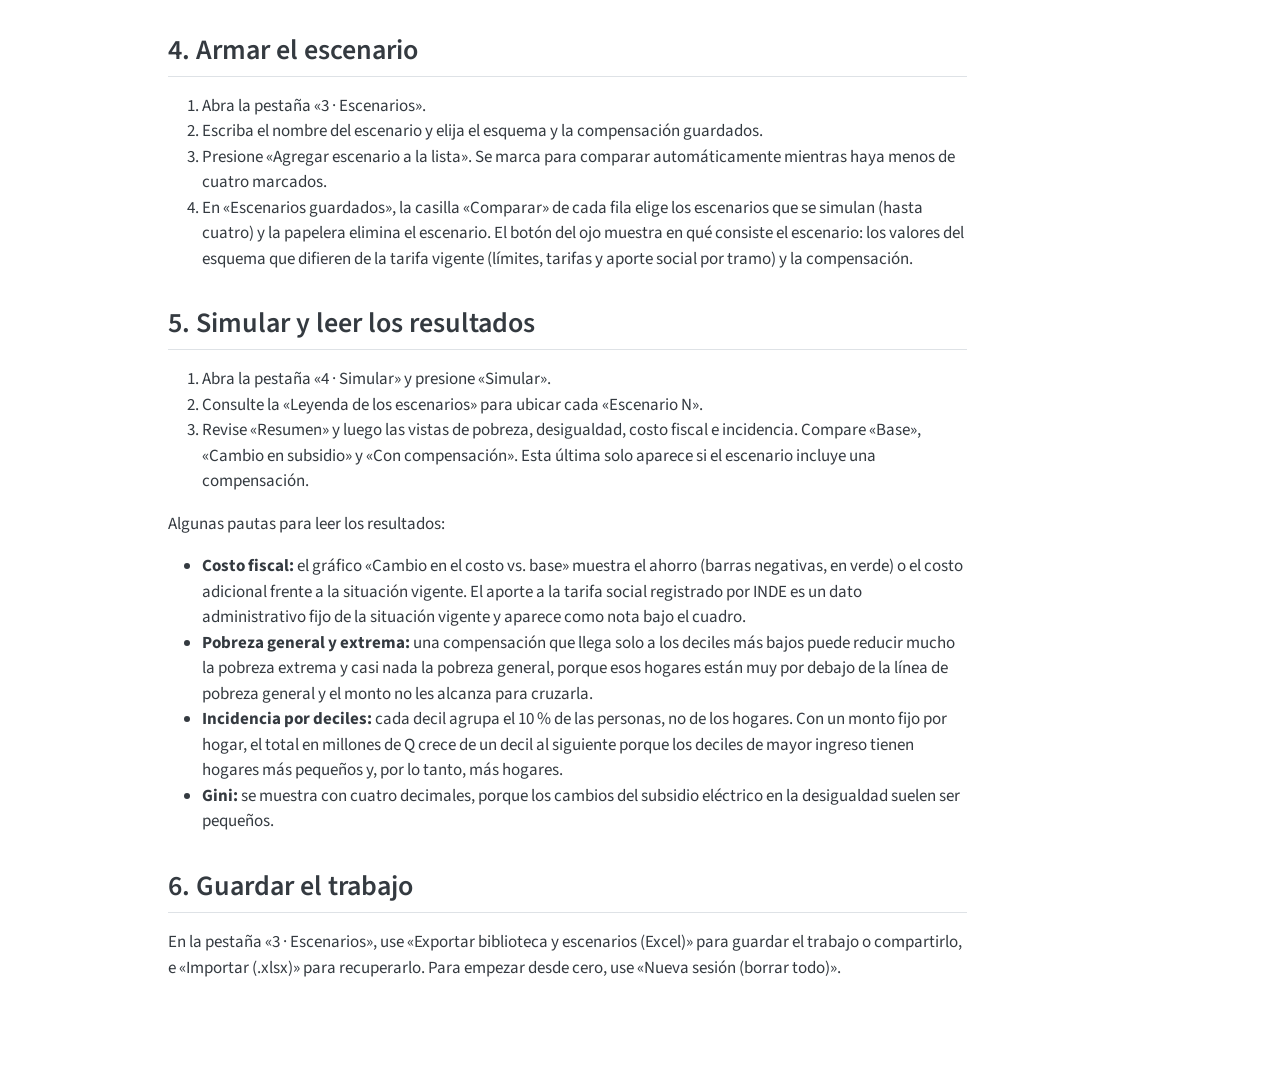
==== commit 1d7f6280: "Merge observaciones03" ====
--- a/docs/instructivo.html
+++ b/docs/instructivo.html
@@ -212,13 +212,14 @@
 <li>Para cambiar después un esquema guardado, elíjalo en «Cargar», modifique los valores y presione «Actualizar». La insignia muestra «cambios sin guardar» mientras haya cambios pendientes.</li>
 </ol>
 <p>El aporte social por kWh de cada tramo es la tarifa plena (o la tarifa tope, si es menor) menos la tarifa objetivo. Si la tarifa objetivo queda vacía, o es igual o mayor que la tarifa plena, el tramo no recibe aporte social y paga la tarifa plena. Una tarifa objetivo de 0 no es lo mismo que vacía: da al tramo el aporte social máximo.</p>
+<p>El aporte social lo cubre el INDE, no el usuario. Lo que paga el usuario por kWh es la tarifa objetivo más, si la tarifa plena supera la tope, la diferencia entre la plena y la tope: <strong>objetivo + (plena − tope)</strong>. La tarifa tope no se paga; se resta de la plena porque el tramo entre la objetivo y la tope lo cubre el INDE.</p>
 <section id="cómo-ajustar-el-subsidio" class="level3">
 <h3 class="anchored" data-anchor-id="cómo-ajustar-el-subsidio">Cómo ajustar el subsidio</h3>
 <ul>
 <li><strong>Quién recibe el subsidio:</strong> cambie los límites de consumo. Cada hogar queda en un solo tramo según su consumo mensual, y todos sus kWh se cobran con la tarifa de ese tramo. El límite indica dónde empieza el tramo; por ejemplo, para que el tramo 1 llegue hasta 120 kWh, escriba 120 en el límite del tramo 2.</li>
 <li><strong>Cuánto recibe cada tramo:</strong> baje la tarifa objetivo para dar más aporte social por kWh o súbala para dar menos.</li>
 <li><strong>Quitar el subsidio a un tramo:</strong> deje vacía la tarifa objetivo o iguálela a la tarifa plena.</li>
-<li><strong>Limitar el aporte:</strong> la tarifa tope fija el aporte máximo por kWh en todos los tramos de la distribuidora; si se baja, el aporte se reduce en los tramos donde la tarifa plena la supera.</li>
+<li><strong>Papel de la tarifa tope:</strong> es el límite hasta el que el INDE cubre el precio por encima de la tarifa objetivo. Cuando la tarifa plena supera la tope, el aporte social es tope − objetivo y el hogar paga la tarifa objetivo más la diferencia entre la plena y la tope. Si se baja la tope (con la objetivo igual), el aporte social cae y el hogar paga más; si se sube (como máximo hasta la plena), el aporte crece y el hogar paga menos. Si la tarifa plena es menor que la tope, la tope no cambia nada.</li>
 <li><strong>Por distribuidora:</strong> las tarifas se fijan por separado en cada pestaña (EEGSA, DEOCSA, DEORSA); los límites de consumo son comunes. El cargo fijo es solo de referencia y no cambia los resultados.</li>
 <li><strong>Con qué se compara:</strong> los resultados se comparan con la tarifa vigente, que incluye el subsidio actual. Si un esquema da menos aporte que el vigente, el cambio en el ingreso de los hogares sale negativo.</li>
 </ul>
@@ -238,7 +239,7 @@
 <li>Abra la pestaña «3 · Escenarios».</li>
 <li>Escriba el nombre del escenario y elija el esquema y la compensación guardados.</li>
 <li>Presione «Agregar escenario a la lista». Se marca para comparar automáticamente mientras haya menos de cuatro marcados.</li>
-<li>En «Escenarios guardados», la casilla «Comparar» de cada fila elige los escenarios que se simulan (hasta cuatro) y la papelera elimina el escenario.</li>
+<li>En «Escenarios guardados», la casilla «Comparar» de cada fila elige los escenarios que se simulan (hasta cuatro) y la papelera elimina el escenario. El botón del ojo muestra en qué consiste el escenario: los valores del esquema que difieren de la tarifa vigente (límites, tarifas y aporte social por tramo) y la compensación.</li>
 </ol>
 </section>
 <section id="simular-y-leer-los-resultados" class="level2">
@@ -248,6 +249,13 @@
 <li>Consulte la «Leyenda de los escenarios» para ubicar cada «Escenario N».</li>
 <li>Revise «Resumen» y luego las vistas de pobreza, desigualdad, costo fiscal e incidencia. Compare «Base», «Cambio en subsidio» y «Con compensación». Esta última solo aparece si el escenario incluye una compensación.</li>
 </ol>
+<p>Algunas pautas para leer los resultados:</p>
+<ul>
+<li><strong>Costo fiscal:</strong> el gráfico «Cambio en el costo vs.&nbsp;base» muestra el ahorro (barras negativas, en verde) o el costo adicional frente a la situación vigente. El aporte a la tarifa social registrado por INDE es un dato administrativo fijo de la situación vigente y aparece como nota bajo el cuadro.</li>
+<li><strong>Pobreza general y extrema:</strong> una compensación que llega solo a los deciles más bajos puede reducir mucho la pobreza extrema y casi nada la pobreza general, porque esos hogares están muy por debajo de la línea de pobreza general y el monto no les alcanza para cruzarla.</li>
+<li><strong>Incidencia por deciles:</strong> cada decil agrupa el 10 % de las personas, no de los hogares. Con un monto fijo por hogar, el total en millones de Q crece de un decil al siguiente porque los deciles de mayor ingreso tienen hogares más pequeños y, por lo tanto, más hogares.</li>
+<li><strong>Gini:</strong> se muestra con cuatro decimales, porque los cambios del subsidio eléctrico en la desigualdad suelen ser pequeños.</li>
+</ul>
 </section>
 <section id="guardar-el-trabajo" class="level2">
 <h2 class="anchored" data-anchor-id="guardar-el-trabajo">6. Guardar el trabajo</h2>
